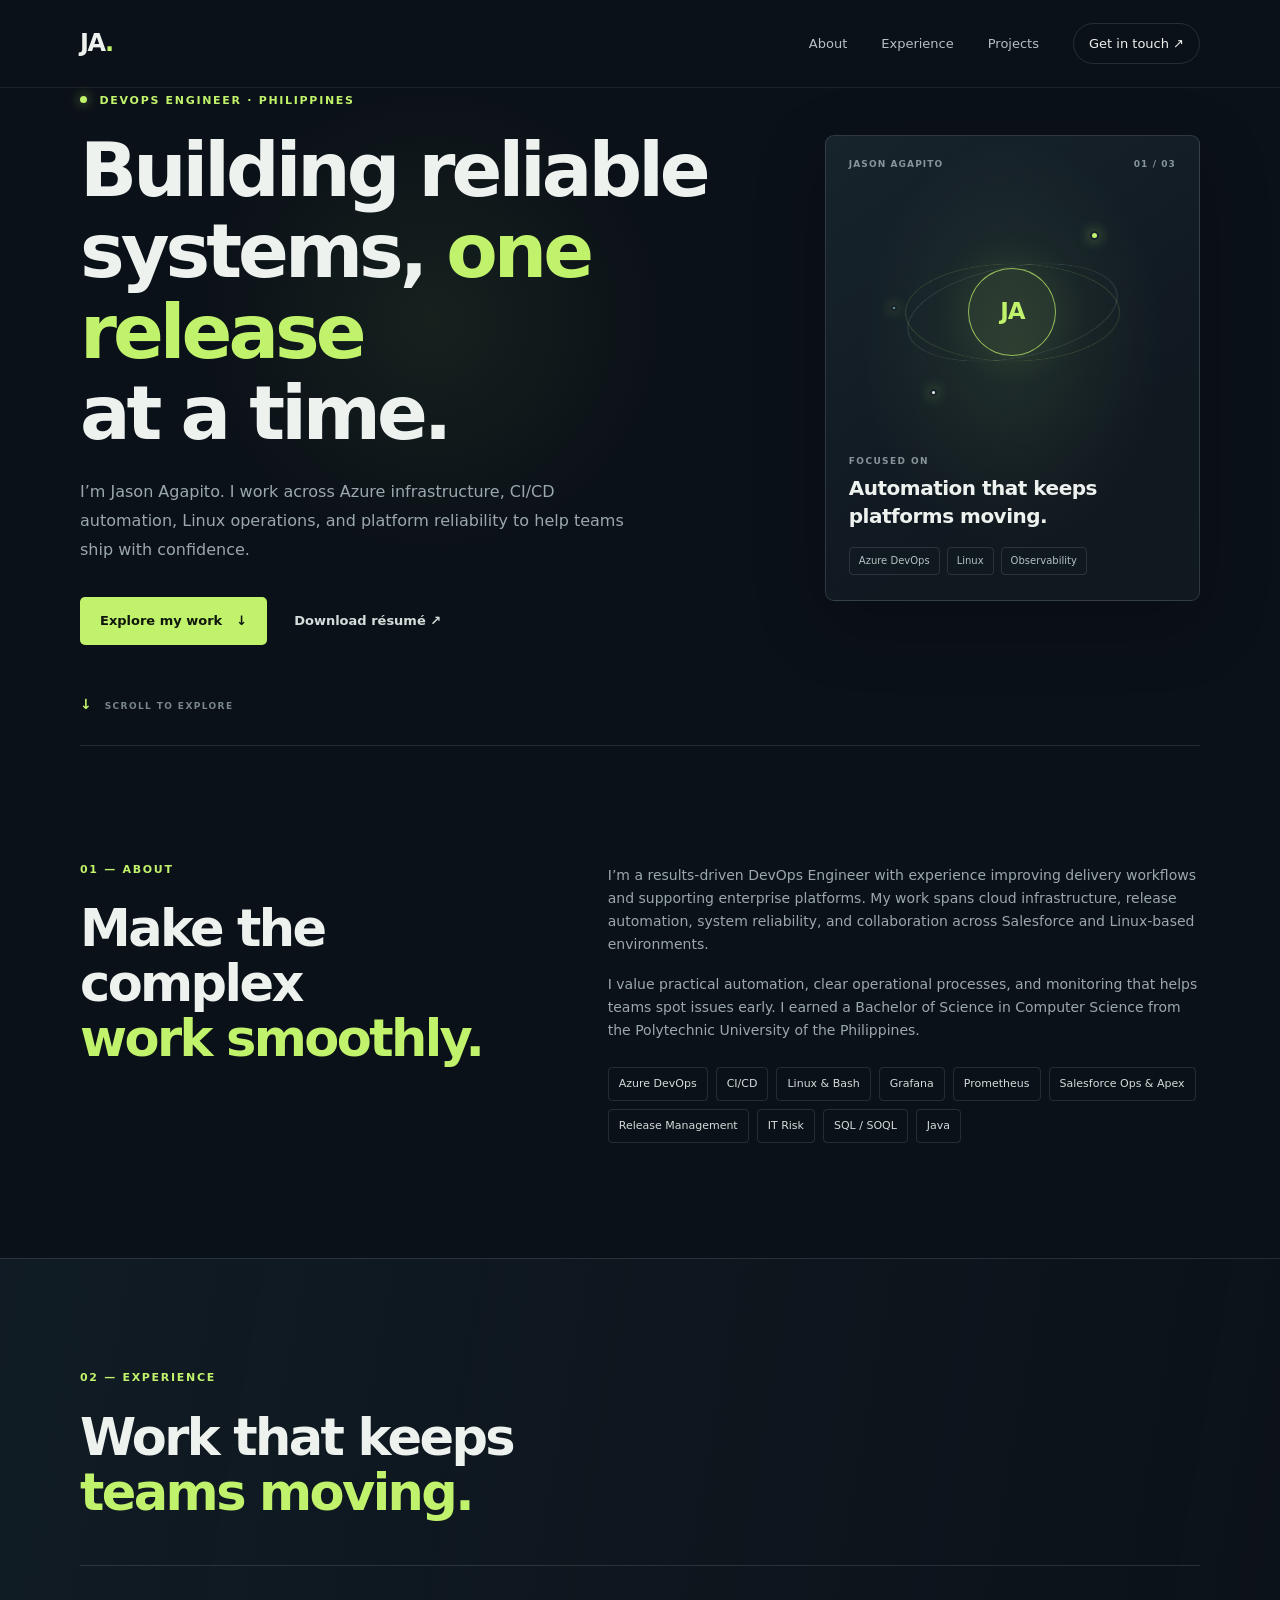
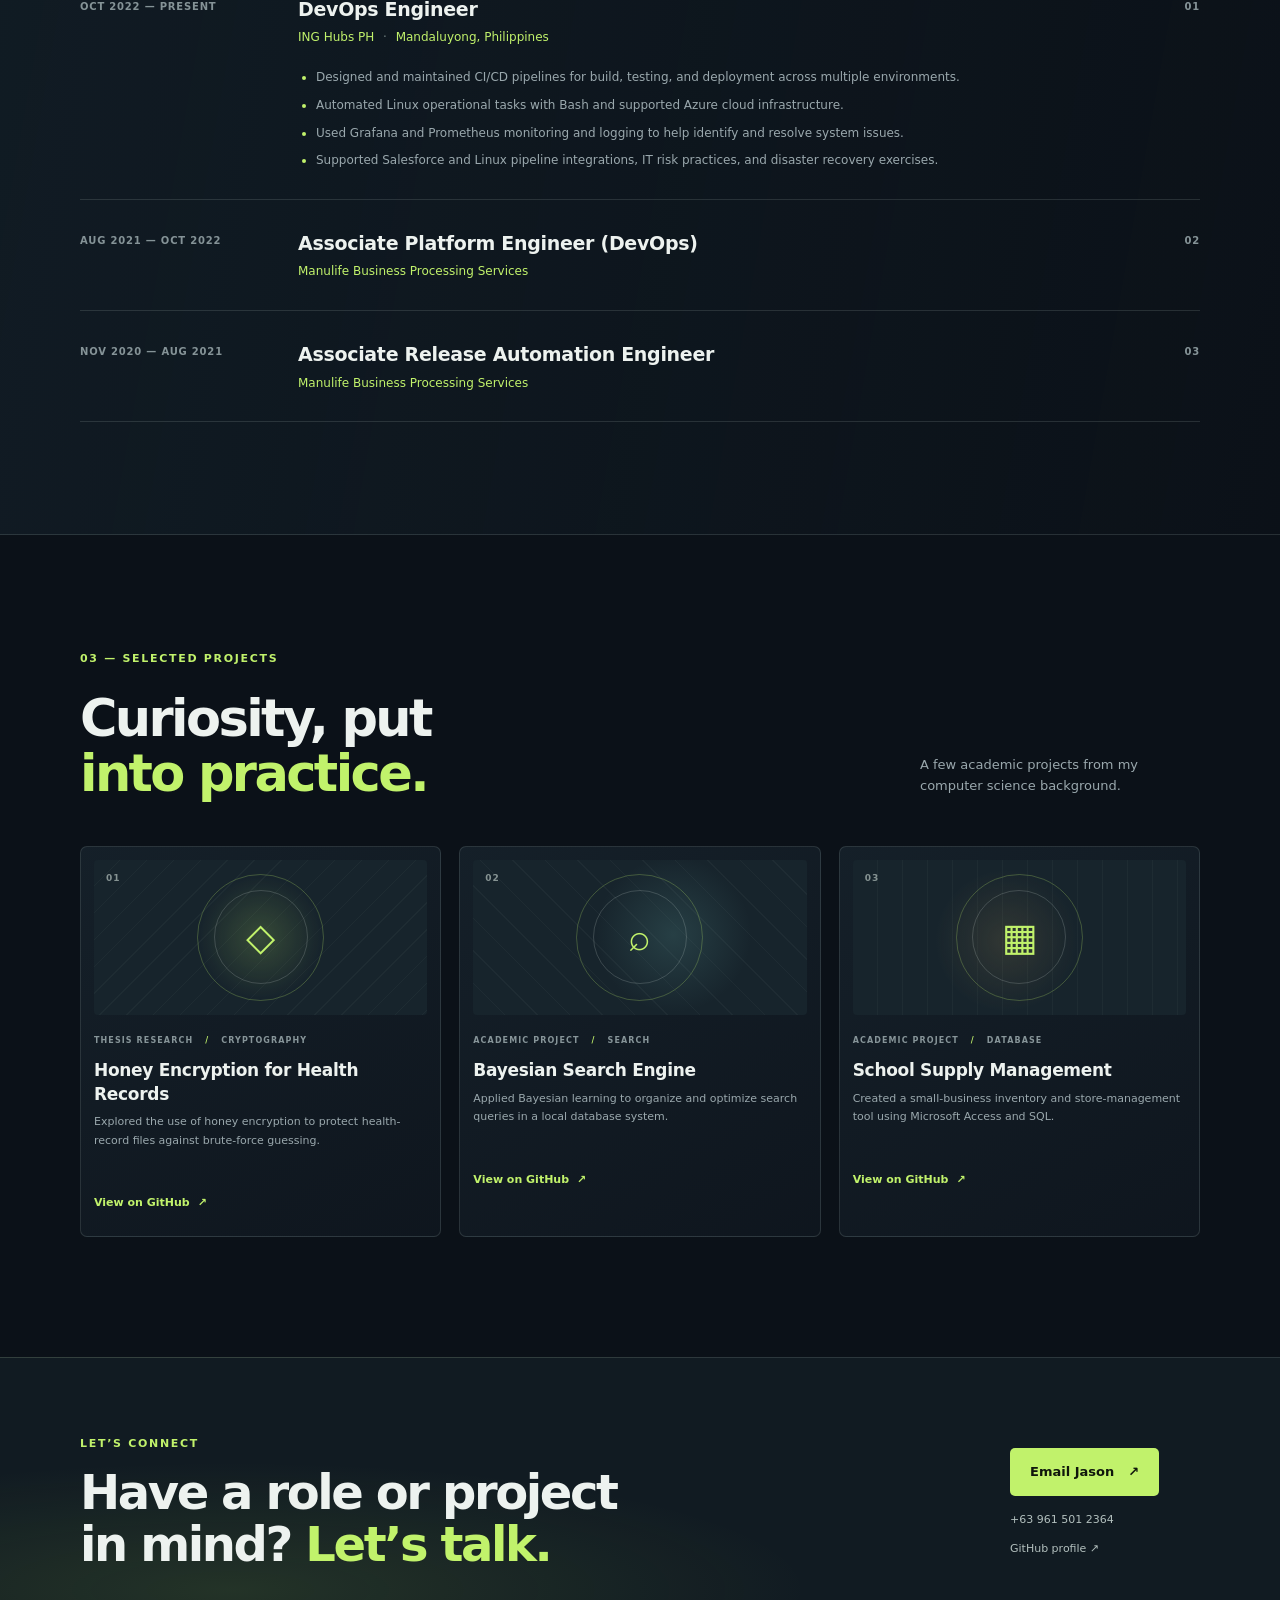
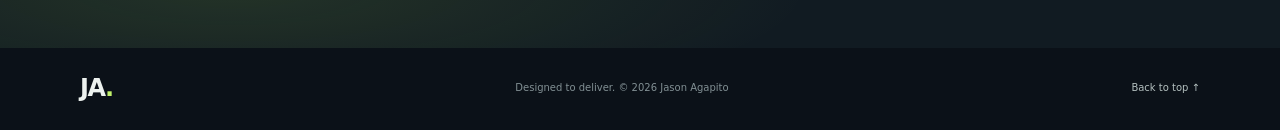
==== index.html @ 105c606f "Pushing latest commit for portfolio" ====
<!doctype html>
<html lang="en">
  <head>
    <meta charset="utf-8">
    <meta name="viewport" content="width=device-width, initial-scale=1">
    <meta name="theme-color" content="#0b1118">
    <meta
      name="description"
      content="Portfolio of Jason Agapito, DevOps Engineer specializing in Azure, CI/CD automation, Linux, and platform reliability."
    >
    <title>Jason Agapito | DevOps Engineer</title>
    <link rel="stylesheet" href="styles.css">
  </head>
  <body>
    <header class="site-header">
      <a class="wordmark" href="#home" aria-label="Jason Agapito, home">JA<span>.</span></a>
      <nav aria-label="Main navigation">
        <a href="#about">About</a>
        <a href="#experience">Experience</a>
        <a href="#projects">Projects</a>
        <a class="nav-contact" href="#contact">Get in touch <span aria-hidden="true">↗</span></a>
      </nav>
    </header>

    <main>
      <section class="hero page-width" id="home">
        <div class="hero-copy">
          <p class="eyebrow"><span class="availability-dot"></span> DEVOPS ENGINEER · PHILIPPINES</p>
          <h1>Building reliable<br>systems, <span>one release</span><br>at a time.</h1>
          <p class="hero-description">
            I’m Jason Agapito. I work across Azure infrastructure, CI/CD automation,
            Linux operations, and platform reliability to help teams ship with confidence.
          </p>
          <div class="hero-actions">
            <a class="button button-primary" href="#projects">Explore my work <span aria-hidden="true">↓</span></a>
            <a class="text-link" href="Jason_Agapito_Resume_2026.pdf" download>Download résumé <span aria-hidden="true">↗</span></a>
          </div>
        </div>

        <aside class="profile-card" aria-label="Professional focus">
          <div class="card-topline"><span>JASON AGAPITO</span><span>01 / 03</span></div>
          <div class="orbit-art" aria-hidden="true">
            <div class="orbit orbit-one"></div>
            <div class="orbit orbit-two"></div>
            <div class="orbit-core"><span>JA</span></div>
            <span class="orbit-node node-one"></span>
            <span class="orbit-node node-two"></span>
            <span class="orbit-node node-three"></span>
          </div>
          <p class="card-label">FOCUSED ON</p>
          <p class="card-focus">Automation that keeps<br>platforms moving.</p>
          <div class="card-tags">
            <span>Azure DevOps</span><span>Linux</span><span>Observability</span>
          </div>
        </aside>
        <a class="scroll-cue" href="#about"><span aria-hidden="true">↓</span> SCROLL TO EXPLORE</a>
      </section>

      <section class="section page-width about-section" id="about">
        <div class="section-heading">
          <p class="eyebrow">01 — ABOUT</p>
          <h2>Make the complex<br><span>work smoothly.</span></h2>
        </div>
        <div class="about-copy">
          <p>
            I’m a results-driven DevOps Engineer with experience improving delivery
            workflows and supporting enterprise platforms. My work spans cloud
            infrastructure, release automation, system reliability, and collaboration
            across Salesforce and Linux-based environments.
          </p>
          <p>
            I value practical automation, clear operational processes, and monitoring
            that helps teams spot issues early. I earned a Bachelor of Science in
            Computer Science from the Polytechnic University of the Philippines.
          </p>
          <div class="skill-list" aria-label="Core skills">
            <span>Azure DevOps</span>
            <span>CI/CD</span>
            <span>Linux &amp; Bash</span>
            <span>Grafana</span>
            <span>Prometheus</span>
            <span>Salesforce Ops &amp; Apex</span>
            <span>Release Management</span>
            <span>IT Risk</span>
            <span>SQL / SOQL</span>
            <span>Java</span>
          </div>
        </div>
      </section>

      <section class="section experience-section" id="experience">
        <div class="page-width">
          <div class="section-heading experience-heading">
            <p class="eyebrow">02 — EXPERIENCE</p>
            <h2>Work that keeps<br><span>teams moving.</span></h2>
          </div>
          <div class="experience-list">
            <article class="experience-item">
              <div class="experience-date">OCT 2022 — PRESENT</div>
              <div class="experience-details">
                <h3>DevOps Engineer</h3>
                <p class="company">ING Hubs PH <span>·</span> Mandaluyong, Philippines</p>
                <ul>
                  <li>Designed and maintained CI/CD pipelines for build, testing, and deployment across multiple environments.</li>
                  <li>Automated Linux operational tasks with Bash and supported Azure cloud infrastructure.</li>
                  <li>Used Grafana and Prometheus monitoring and logging to help identify and resolve system issues.</li>
                  <li>Supported Salesforce and Linux pipeline integrations, IT risk practices, and disaster recovery exercises.</li>
                </ul>
              </div>
              <span class="experience-index" aria-hidden="true">01</span>
            </article>
            <article class="experience-item">
              <div class="experience-date">AUG 2021 — OCT 2022</div>
              <div class="experience-details">
                <h3>Associate Platform Engineer (DevOps)</h3>
                <p class="company">Manulife Business Processing Services</p>
              </div>
              <span class="experience-index" aria-hidden="true">02</span>
            </article>
            <article class="experience-item">
              <div class="experience-date">NOV 2020 — AUG 2021</div>
              <div class="experience-details">
                <h3>Associate Release Automation Engineer</h3>
                <p class="company">Manulife Business Processing Services</p>
              </div>
              <span class="experience-index" aria-hidden="true">03</span>
            </article>
          </div>
        </div>
      </section>

      <section class="section page-width projects-section" id="projects">
        <div class="projects-heading">
          <div class="section-heading">
            <p class="eyebrow">03 — SELECTED PROJECTS</p>
            <h2>Curiosity, put<br><span>into practice.</span></h2>
          </div>
          <p class="projects-intro">A few academic projects from my computer science background.</p>
        </div>
        <div class="project-grid">
          <article class="project-card">
            <div class="project-art art-encryption" aria-hidden="true"><span>01</span><b>◇</b></div>
            <div class="project-meta"><span>THESIS RESEARCH</span><span>CRYPTOGRAPHY</span></div>
            <h3>Honey Encryption for Health Records</h3>
            <p>Explored the use of honey encryption to protect health-record files against brute-force guessing.</p>
            <a class="project-link" href="https://github.com/JasonA30/AES-honeyencryption-Thesis" target="_blank" rel="noopener noreferrer">View on GitHub <span aria-hidden="true">↗</span></a>
          </article>
          <article class="project-card">
            <div class="project-art art-search" aria-hidden="true"><span>02</span><b>⌕</b></div>
            <div class="project-meta"><span>ACADEMIC PROJECT</span><span>SEARCH</span></div>
            <h3>Bayesian Search Engine</h3>
            <p>Applied Bayesian learning to organize and optimize search queries in a local database system.</p>
            <a class="project-link" href="https://github.com/JasonA30/BayesianSearchEngine" target="_blank" rel="noopener noreferrer">View on GitHub <span aria-hidden="true">↗</span></a>
          </article>
          <article class="project-card">
            <div class="project-art art-inventory" aria-hidden="true"><span>03</span><b>▦</b></div>
            <div class="project-meta"><span>ACADEMIC PROJECT</span><span>DATABASE</span></div>
            <h3>School Supply Management</h3>
            <p>Created a small-business inventory and store-management tool using Microsoft Access and SQL.</p>
            <a class="project-link" href="https://github.com/JasonA30/schoolmgtsystem" target="_blank" rel="noopener noreferrer">View on GitHub <span aria-hidden="true">↗</span></a>
          </article>
        </div>
      </section>

      <section class="contact-section" id="contact">
        <div class="page-width contact-inner">
          <div>
            <p class="eyebrow">LET’S CONNECT</p>
            <h2>Have a role or project<br>in mind? <span>Let’s talk.</span></h2>
          </div>
          <div class="contact-actions">
            <a class="button button-light" href="mailto:jasonaagapito@gmail.com">Email Jason <span aria-hidden="true">↗</span></a>
            <a class="contact-detail" href="tel:+639615012364">+63 961 501 2364</a>
            <a class="contact-detail" href="https://github.com/JasonA30" target="_blank" rel="noopener noreferrer">GitHub profile <span aria-hidden="true">↗</span></a>
          </div>
        </div>
      </section>
    </main>

    <footer class="site-footer page-width">
      <a class="wordmark" href="#home" aria-label="Back to top">JA<span>.</span></a>
      <p>Designed to deliver. © <span id="year">2026</span> Jason Agapito</p>
      <a href="#home">Back to top ↑</a>
    </footer>
    <script>
      document.getElementById("year").textContent = new Date().getFullYear();
    </script>
  </body>
</html>
---- styles.css ----
:root {
  color-scheme: dark;
  --background: #0b1118;
  --surface: #111b25;
  --surface-light: #172430;
  --text: #edf2ef;
  --muted: #9aa8ad;
  --line: rgba(224, 238, 233, 0.13);
  --accent: #c1f26b;
  --accent-strong: #a8df4e;
  --page-width: 1120px;
}

* {
  box-sizing: border-box;
}

html {
  scroll-behavior: smooth;
  scroll-padding-top: 88px;
}

body {
  margin: 0;
  background: var(--background);
  color: var(--text);
  font-family: Inter, ui-sans-serif, system-ui, -apple-system, BlinkMacSystemFont, "Segoe UI", sans-serif;
  font-size: 16px;
  line-height: 1.65;
  -webkit-font-smoothing: antialiased;
}

a {
  color: inherit;
  text-decoration: none;
}

a:focus-visible {
  outline: 2px solid var(--accent);
  outline-offset: 5px;
}

.page-width {
  width: min(var(--page-width), calc(100% - 64px));
  margin-inline: auto;
}

.site-header {
  position: absolute;
  z-index: 2;
  top: 0;
  left: 0;
  display: flex;
  width: 100%;
  height: 88px;
  align-items: center;
  justify-content: space-between;
  padding-inline: max(32px, calc((100% - var(--page-width)) / 2));
  border-bottom: 1px solid rgba(224, 238, 233, 0.08);
}

.wordmark {
  font-size: 24px;
  font-weight: 850;
  letter-spacing: -1.5px;
}

.wordmark span {
  color: var(--accent);
}

.site-header nav {
  display: flex;
  align-items: center;
  gap: 34px;
  color: #b6c0c2;
  font-size: 13px;
}

.site-header nav a,
.text-link,
.contact-detail,
.site-footer > a:last-child {
  transition: color 160ms ease;
}

.site-header nav a:hover,
.text-link:hover,
.contact-detail:hover,
.site-footer > a:last-child:hover {
  color: var(--accent);
}

.site-header nav .nav-contact {
  padding: 9px 15px;
  border: 1px solid var(--line);
  border-radius: 999px;
  color: var(--text);
}

.hero {
  position: relative;
  display: grid;
  min-height: 720px;
  grid-template-columns: 1.3fr 0.7fr;
  align-items: center;
  gap: 48px;
  padding-top: 92px;
  padding-bottom: 100px;
}

.hero::before {
  position: absolute;
  z-index: -1;
  top: 80px;
  left: 10%;
  width: 480px;
  height: 480px;
  border-radius: 50%;
  background: radial-gradient(circle, rgba(97, 140, 70, 0.13), transparent 68%);
  content: "";
  pointer-events: none;
}

.eyebrow {
  margin: 0 0 20px;
  color: var(--accent);
  font-size: 11px;
  font-weight: 750;
  letter-spacing: 1.7px;
}

.availability-dot {
  display: inline-block;
  width: 7px;
  height: 7px;
  margin-right: 7px;
  border-radius: 50%;
  background: var(--accent);
  box-shadow: 0 0 12px rgba(193, 242, 107, 0.65);
  vertical-align: 1px;
}

.hero h1,
.section-heading h2,
.contact-inner h2 {
  margin: 0;
  font-size: clamp(44px, 6.1vw, 75px);
  font-weight: 700;
  letter-spacing: -4px;
  line-height: 1.08;
}

.hero h1 span,
.section-heading h2 span {
  color: var(--accent);
}

.hero-description {
  max-width: 550px;
  margin: 24px 0 0;
  color: var(--muted);
  font-size: 16px;
  line-height: 1.8;
}

.hero-actions {
  display: flex;
  align-items: center;
  gap: 27px;
  margin-top: 32px;
}

.button {
  display: inline-flex;
  min-height: 48px;
  align-items: center;
  justify-content: center;
  gap: 14px;
  padding: 0 20px;
  border-radius: 5px;
  font-size: 13px;
  font-weight: 750;
  transition: transform 160ms ease, background 160ms ease;
}

.button:hover {
  transform: translateY(-2px);
}

.button-primary {
  background: var(--accent);
  color: #10170c;
}

.button-primary:hover {
  background: var(--accent-strong);
}

.text-link {
  color: #d3ddda;
  font-size: 13px;
  font-weight: 650;
}

.profile-card {
  position: relative;
  overflow: hidden;
  padding: 21px 23px 25px;
  border: 1px solid rgba(222, 237, 232, 0.15);
  border-radius: 9px;
  background:
    radial-gradient(ellipse at 50% 45%, rgba(139, 179, 105, 0.13), transparent 57%),
    linear-gradient(145deg, #17242c, #101820 68%);
  box-shadow: 0 22px 70px rgba(0, 0, 0, 0.22);
}

.card-topline,
.project-meta {
  display: flex;
  justify-content: space-between;
  color: #879599;
  font-size: 9px;
  font-weight: 750;
  letter-spacing: 1.1px;
}

.orbit-art {
  position: relative;
  display: grid;
  height: 280px;
  place-items: center;
}

.orbit {
  position: absolute;
  width: 215px;
  height: 215px;
  border: 1px solid rgba(193, 242, 107, 0.2);
  border-radius: 50%;
}

.orbit-one {
  transform: rotateX(63deg) rotate(-35deg);
}

.orbit-two {
  width: 175px;
  height: 245px;
  border-color: rgba(207, 220, 216, 0.16);
  transform: rotateX(63deg) rotate(43deg);
}

.orbit-core {
  display: grid;
  width: 88px;
  height: 88px;
  place-items: center;
  border: 1px solid rgba(193, 242, 107, 0.7);
  border-radius: 50%;
  background: rgba(193, 242, 107, 0.08);
  color: var(--accent);
  font-size: 23px;
  font-weight: 750;
  letter-spacing: -1px;
  box-shadow: 0 0 45px rgba(193, 242, 107, 0.12);
}

.orbit-node {
  position: absolute;
  width: 9px;
  height: 9px;
  border: 2px solid #18232b;
  border-radius: 50%;
  background: var(--accent);
  box-shadow: 0 0 13px rgba(193, 242, 107, 0.6);
}

.node-one {
  top: 59px;
  right: 77px;
}

.node-two {
  bottom: 56px;
  left: 81px;
  width: 7px;
  height: 7px;
  background: #e8eee8;
}

.node-three {
  top: 133px;
  left: 42px;
  width: 6px;
  height: 6px;
  background: #83b4ad;
}

.card-label {
  margin: 2px 0 5px;
  color: #879599;
  font-size: 9px;
  font-weight: 750;
  letter-spacing: 1.4px;
}

.card-focus {
  margin: 0;
  font-size: 20px;
  font-weight: 650;
  letter-spacing: -0.5px;
  line-height: 1.4;
}

.card-tags {
  display: flex;
  flex-wrap: wrap;
  gap: 7px;
  margin-top: 17px;
}

.card-tags span,
.skill-list span {
  padding: 5px 9px;
  border: 1px solid var(--line);
  border-radius: 4px;
  color: #b5c1c0;
  font-size: 10px;
}

.scroll-cue {
  position: absolute;
  bottom: 28px;
  left: 0;
  color: #77868a;
  font-size: 9px;
  font-weight: 700;
  letter-spacing: 1.4px;
}

.scroll-cue span {
  margin-right: 7px;
  color: var(--accent);
  font-size: 14px;
}

.section {
  padding-top: 115px;
  padding-bottom: 115px;
}

.about-section {
  display: grid;
  grid-template-columns: 0.85fr 1.15fr;
  gap: 90px;
  border-top: 1px solid var(--line);
}

.section-heading .eyebrow {
  margin-bottom: 22px;
}

.section-heading h2 {
  font-size: clamp(37px, 4vw, 51px);
  letter-spacing: -2.6px;
}

.about-copy {
  padding-top: 3px;
  color: var(--muted);
  font-size: 14px;
}

.about-copy p {
  margin: 0 0 17px;
}

.skill-list {
  display: flex;
  flex-wrap: wrap;
  gap: 8px;
  margin-top: 25px;
}

.skill-list span {
  padding: 7px 10px;
  color: #d3dcda;
  font-size: 11px;
}

.experience-section {
  padding: 110px 0 112px;
  border-top: 1px solid var(--line);
  border-bottom: 1px solid var(--line);
  background: linear-gradient(100deg, rgba(18, 30, 39, 0.8), rgba(11, 17, 24, 0.45));
}

.experience-heading {
  margin-bottom: 45px;
}

.experience-list {
  border-top: 1px solid var(--line);
}

.experience-item {
  position: relative;
  display: grid;
  grid-template-columns: 190px 1fr 35px;
  gap: 28px;
  padding: 28px 0;
  border-bottom: 1px solid var(--line);
}

.experience-date,
.experience-index {
  padding-top: 5px;
  color: #859397;
  font-size: 10px;
  font-weight: 700;
  letter-spacing: 0.8px;
}

.experience-details h3 {
  margin: 0;
  font-size: 19px;
  font-weight: 650;
  letter-spacing: -0.3px;
}

.company {
  margin: 3px 0 0;
  color: var(--accent);
  font-size: 12px;
}

.company span {
  padding-inline: 5px;
  color: #708080;
}

.experience-details ul {
  display: grid;
  gap: 8px;
  margin: 20px 0 0;
  padding-left: 18px;
  color: var(--muted);
  font-size: 12px;
}

.experience-details li::marker {
  color: var(--accent);
}

.experience-index {
  justify-self: end;
}

.projects-section {
  padding-top: 115px;
  padding-bottom: 120px;
}

.projects-heading {
  display: flex;
  align-items: end;
  justify-content: space-between;
  gap: 32px;
  margin-bottom: 45px;
}

.projects-intro {
  max-width: 280px;
  margin: 0 0 4px;
  color: var(--muted);
  font-size: 13px;
}

.project-grid {
  display: grid;
  grid-template-columns: repeat(3, 1fr);
  gap: 18px;
}

.project-card {
  padding: 13px 13px 21px;
  border: 1px solid var(--line);
  border-radius: 7px;
  background: linear-gradient(150deg, rgba(22, 34, 43, 0.9), rgba(15, 23, 31, 0.9));
  transition: border-color 180ms ease, transform 180ms ease;
}

.project-card:hover {
  transform: translateY(-4px);
  border-color: rgba(193, 242, 107, 0.42);
}

.project-art {
  position: relative;
  display: grid;
  height: 155px;
  overflow: hidden;
  place-items: center;
  border-radius: 4px;
  background:
    radial-gradient(circle at 50% 50%, rgba(193, 242, 107, 0.18), transparent 33%),
    repeating-linear-gradient(135deg, transparent 0 18px, rgba(223, 239, 230, 0.035) 18px 19px),
    #17242c;
}

.project-art::before,
.project-art::after {
  position: absolute;
  width: 125px;
  height: 125px;
  border: 1px solid rgba(193, 242, 107, 0.25);
  border-radius: 50%;
  content: "";
}

.project-art::after {
  width: 92px;
  height: 92px;
  border-color: rgba(225, 238, 231, 0.18);
}

.art-search {
  background:
    radial-gradient(circle at 60% 48%, rgba(102, 171, 168, 0.2), transparent 36%),
    repeating-linear-gradient(45deg, transparent 0 22px, rgba(223, 239, 230, 0.035) 22px 23px),
    #17242c;
}

.art-inventory {
  background:
    radial-gradient(circle at 46% 52%, rgba(179, 148, 88, 0.17), transparent 36%),
    repeating-linear-gradient(90deg, transparent 0 24px, rgba(223, 239, 230, 0.035) 24px 25px),
    #17242c;
}

.project-art > span {
  position: absolute;
  z-index: 1;
  top: 11px;
  left: 12px;
  color: rgba(226, 238, 231, 0.55);
  font-size: 9px;
  font-weight: 700;
  letter-spacing: 1px;
}

.project-art b {
  z-index: 1;
  color: var(--accent);
  font-size: 38px;
  font-weight: 400;
}

.project-meta {
  justify-content: flex-start;
  gap: 12px;
  margin-top: 19px;
  font-size: 8px;
}

.project-meta span + span::before {
  padding-right: 12px;
  color: var(--accent);
  content: "/";
}

.project-card h3 {
  margin: 12px 0 7px;
  font-size: 17px;
  font-weight: 650;
  letter-spacing: -0.3px;
  line-height: 1.4;
}

.project-card p {
  min-height: 62px;
  margin: 0;
  color: var(--muted);
  font-size: 11px;
  line-height: 1.7;
}

.project-link {
  display: inline-flex;
  gap: 8px;
  margin-top: 19px;
  color: var(--accent);
  font-size: 11px;
  font-weight: 700;
}

.project-link:hover {
  color: #e0ffb3;
}

.contact-section {
  padding: 77px 0;
  background:
    radial-gradient(ellipse at 18% 80%, rgba(168, 223, 78, 0.12), transparent 39%),
    #111b22;
  border-top: 1px solid var(--line);
}

.contact-inner {
  display: flex;
  align-items: center;
  justify-content: space-between;
  gap: 40px;
}

.contact-inner .eyebrow {
  margin-bottom: 14px;
}

.contact-inner h2 {
  font-size: clamp(34px, 4vw, 48px);
  letter-spacing: -2.4px;
}

.contact-inner h2 span {
  color: var(--accent);
}

.contact-actions {
  display: flex;
  min-width: 190px;
  flex-direction: column;
  align-items: flex-start;
  gap: 11px;
}

.button-light {
  margin-bottom: 4px;
  background: var(--accent);
  color: #10170c;
}

.button-light:hover {
  background: var(--accent-strong);
}

.contact-detail {
  color: #b3c0be;
  font-size: 11px;
}

.site-footer {
  display: flex;
  min-height: 82px;
  align-items: center;
  justify-content: space-between;
  gap: 20px;
  color: #829094;
  font-size: 10px;
}

.site-footer .wordmark {
  color: var(--text);
}

.site-footer p {
  margin: 0;
}

.site-footer > a:last-child {
  color: #b4c0bf;
}

@media (max-width: 760px) {
  .page-width {
    width: min(100% - 40px, var(--page-width));
  }

  .site-header {
    height: 72px;
    padding-inline: 20px;
  }

  .site-header nav {
    gap: 16px;
    font-size: 11px;
  }

  .site-header nav a:nth-child(2) {
    display: none;
  }

  .site-header nav .nav-contact {
    padding: 7px 10px;
  }

  .hero {
    min-height: auto;
    grid-template-columns: 1fr;
    gap: 42px;
    padding-top: 145px;
    padding-bottom: 88px;
  }

  .hero h1 {
    font-size: clamp(46px, 10vw, 68px);
    letter-spacing: -3px;
  }

  .hero-description {
    font-size: 14px;
  }

  .profile-card {
    width: min(100%, 410px);
  }

  .orbit-art {
    height: 230px;
  }

  .orbit {
    width: 190px;
    height: 190px;
  }

  .orbit-two {
    width: 155px;
    height: 215px;
  }

  .node-one {
    top: 37px;
    right: calc(50% - 93px);
  }

  .node-two {
    bottom: 39px;
    left: calc(50% - 92px);
  }

  .node-three {
    left: calc(50% - 114px);
  }

  .scroll-cue {
    bottom: 27px;
  }

  .section,
  .experience-section {
    padding-top: 82px;
    padding-bottom: 82px;
  }

  .about-section {
    grid-template-columns: 1fr;
    gap: 28px;
  }

  .experience-item {
    grid-template-columns: 1fr 28px;
    gap: 6px 12px;
  }

  .experience-date {
    grid-column: 1;
  }

  .experience-details {
    grid-column: 1;
  }

  .experience-index {
    grid-column: 2;
    grid-row: 1 / span 2;
  }

  .projects-heading {
    align-items: flex-start;
    flex-direction: column;
    gap: 18px;
  }

  .project-grid {
    grid-template-columns: 1fr;
    gap: 14px;
  }

  .project-card {
    padding: 12px 12px 19px;
  }

  .project-art {
    height: 180px;
  }

  .project-card p {
    min-height: 0;
  }

  .contact-inner {
    align-items: flex-start;
    flex-direction: column;
  }
}

@media (max-width: 420px) {
  .site-header nav {
    gap: 11px;
  }

  .site-header nav a:nth-child(1) {
    display: none;
  }

  .hero-actions {
    align-items: flex-start;
    flex-direction: column;
    gap: 18px;
  }

  .hero h1 {
    letter-spacing: -2.5px;
  }

  .site-footer {
    flex-wrap: wrap;
    padding-block: 18px;
  }

  .site-footer p {
    order: 1;
    width: 100%;
  }
}

@media (prefers-reduced-motion: reduce) {
  *,
  *::before,
  *::after {
    scroll-behavior: auto !important;
    transition-duration: 0.01ms !important;
  }
}
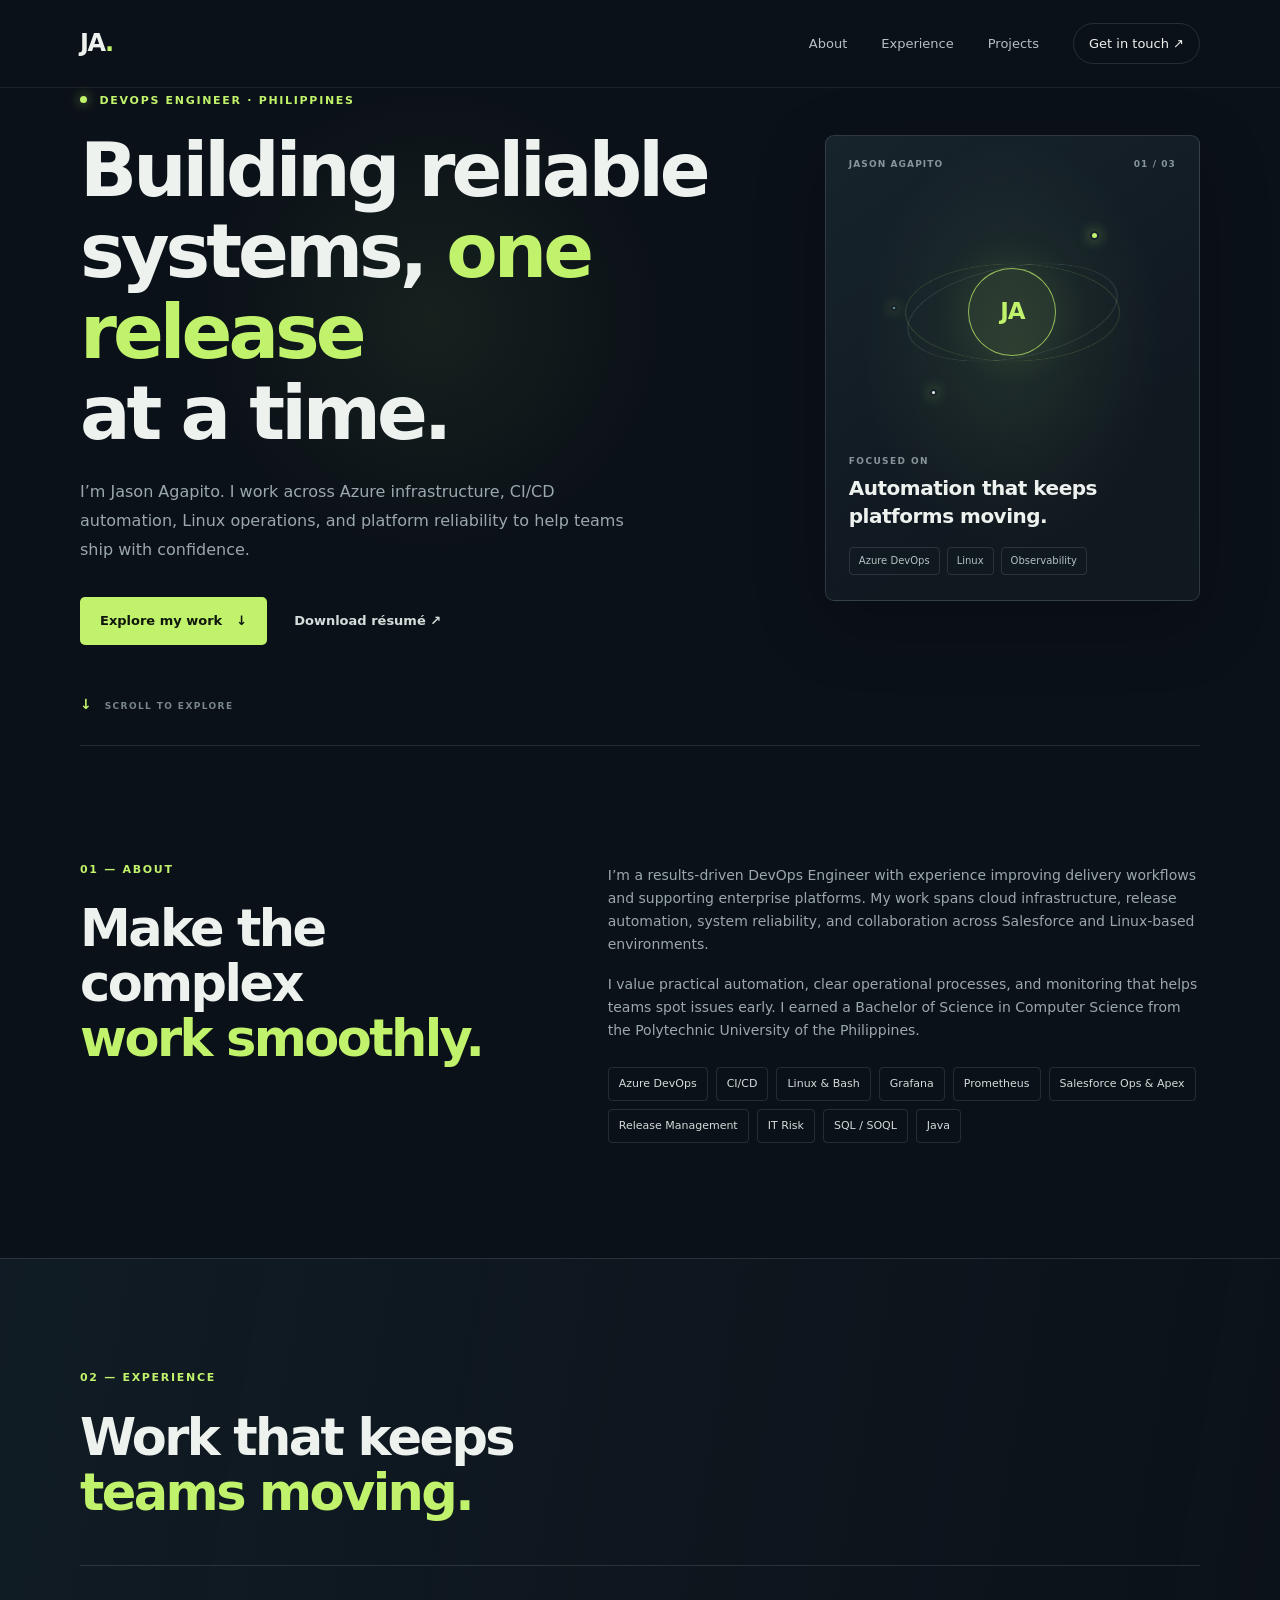
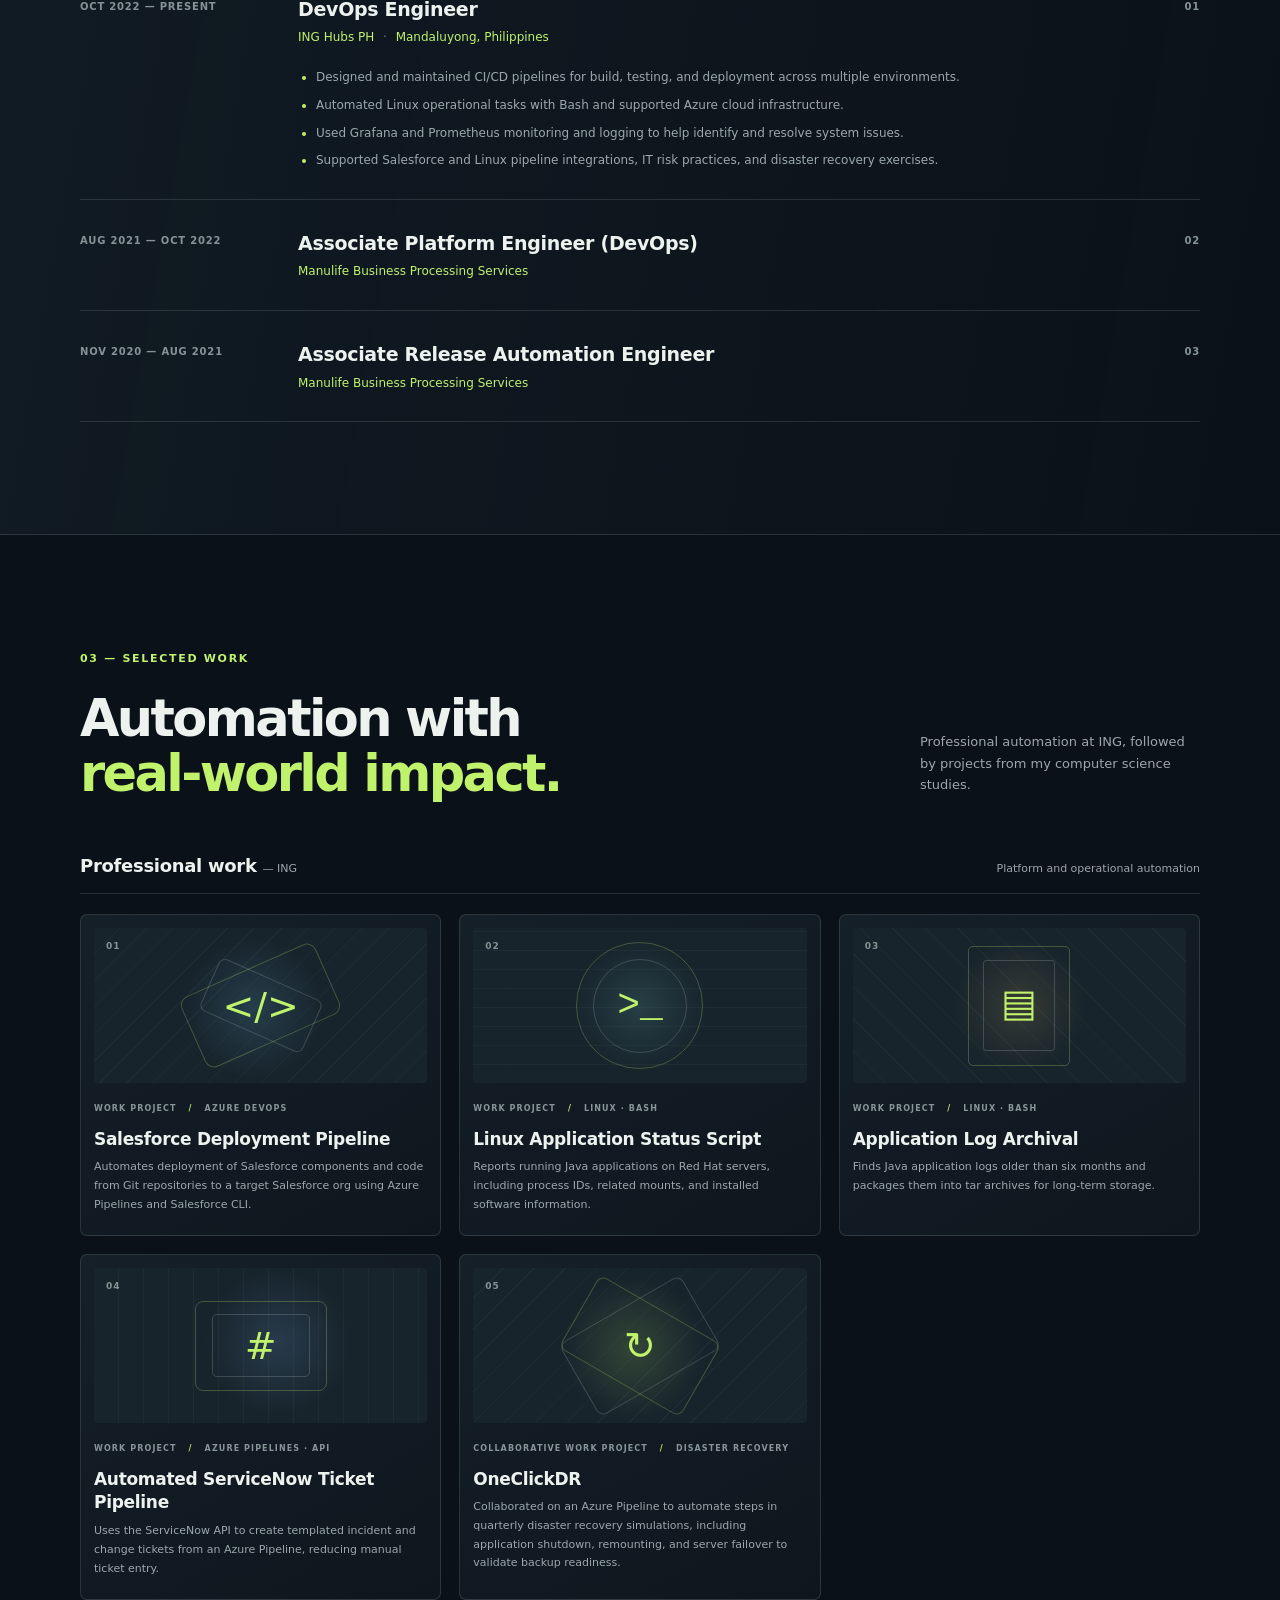
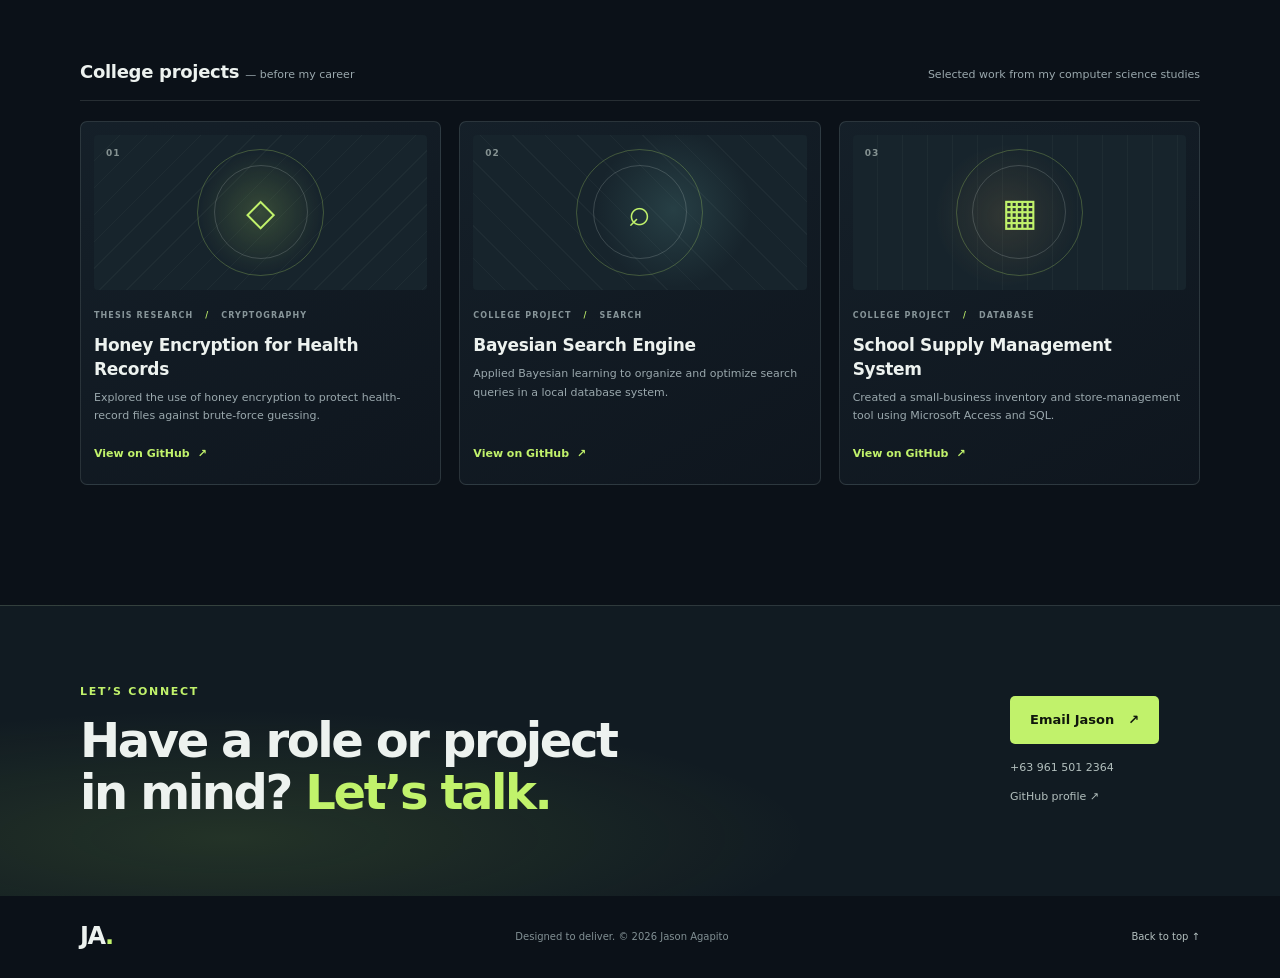
==== commit 5f4edaee: "Pushing latest commit for portfolio" ====
--- a/index.html
+++ b/index.html
@@ -132,33 +132,78 @@
       <section class="section page-width projects-section" id="projects">
         <div class="projects-heading">
           <div class="section-heading">
-            <p class="eyebrow">03 — SELECTED PROJECTS</p>
-            <h2>Curiosity, put<br><span>into practice.</span></h2>
-          </div>
-          <p class="projects-intro">A few academic projects from my computer science background.</p>
-        </div>
-        <div class="project-grid">
-          <article class="project-card">
-            <div class="project-art art-encryption" aria-hidden="true"><span>01</span><b>◇</b></div>
-            <div class="project-meta"><span>THESIS RESEARCH</span><span>CRYPTOGRAPHY</span></div>
-            <h3>Honey Encryption for Health Records</h3>
-            <p>Explored the use of honey encryption to protect health-record files against brute-force guessing.</p>
-            <a class="project-link" href="https://github.com/JasonA30/AES-honeyencryption-Thesis" target="_blank" rel="noopener noreferrer">View on GitHub <span aria-hidden="true">↗</span></a>
-          </article>
-          <article class="project-card">
-            <div class="project-art art-search" aria-hidden="true"><span>02</span><b>⌕</b></div>
-            <div class="project-meta"><span>ACADEMIC PROJECT</span><span>SEARCH</span></div>
-            <h3>Bayesian Search Engine</h3>
-            <p>Applied Bayesian learning to organize and optimize search queries in a local database system.</p>
-            <a class="project-link" href="https://github.com/JasonA30/BayesianSearchEngine" target="_blank" rel="noopener noreferrer">View on GitHub <span aria-hidden="true">↗</span></a>
-          </article>
-          <article class="project-card">
-            <div class="project-art art-inventory" aria-hidden="true"><span>03</span><b>▦</b></div>
-            <div class="project-meta"><span>ACADEMIC PROJECT</span><span>DATABASE</span></div>
-            <h3>School Supply Management</h3>
-            <p>Created a small-business inventory and store-management tool using Microsoft Access and SQL.</p>
-            <a class="project-link" href="https://github.com/JasonA30/schoolmgtsystem" target="_blank" rel="noopener noreferrer">View on GitHub <span aria-hidden="true">↗</span></a>
-          </article>
+            <p class="eyebrow">03 — SELECTED WORK</p>
+            <h2>Automation with<br><span>real-world impact.</span></h2>
+          </div>
+          <p class="projects-intro">Professional automation at ING, followed by projects from my computer science studies.</p>
+        </div>
+        <div class="project-group">
+          <div class="project-group-heading">
+            <h3>Professional work <span>— ING</span></h3>
+            <p>Platform and operational automation</p>
+          </div>
+          <div class="project-grid">
+            <article class="project-card">
+              <div class="project-art art-salesforce" aria-hidden="true"><span>01</span><b>&lt;/&gt;</b></div>
+              <div class="project-meta"><span>WORK PROJECT</span><span>AZURE DEVOPS</span></div>
+              <h3>Salesforce Deployment Pipeline</h3>
+              <p>Automates deployment of Salesforce components and code from Git repositories to a target Salesforce org using Azure Pipelines and Salesforce CLI.</p>
+            </article>
+            <article class="project-card">
+              <div class="project-art art-status" aria-hidden="true"><span>02</span><b>&gt;_</b></div>
+              <div class="project-meta"><span>WORK PROJECT</span><span>LINUX · BASH</span></div>
+              <h3>Linux Application Status Script</h3>
+              <p>Reports running Java applications on Red Hat servers, including process IDs, related mounts, and installed software information.</p>
+            </article>
+            <article class="project-card">
+              <div class="project-art art-archive" aria-hidden="true"><span>03</span><b>▤</b></div>
+              <div class="project-meta"><span>WORK PROJECT</span><span>LINUX · BASH</span></div>
+              <h3>Application Log Archival</h3>
+              <p>Finds Java application logs older than six months and packages them into tar archives for long-term storage.</p>
+            </article>
+            <article class="project-card">
+              <div class="project-art art-servicenow" aria-hidden="true"><span>04</span><b>#</b></div>
+              <div class="project-meta"><span>WORK PROJECT</span><span>AZURE PIPELINES · API</span></div>
+              <h3>Automated ServiceNow Ticket Pipeline</h3>
+              <p>Uses the ServiceNow API to create templated incident and change tickets from an Azure Pipeline, reducing manual ticket entry.</p>
+            </article>
+            <article class="project-card">
+              <div class="project-art art-disaster-recovery" aria-hidden="true"><span>05</span><b>↻</b></div>
+              <div class="project-meta"><span>COLLABORATIVE WORK PROJECT</span><span>DISASTER RECOVERY</span></div>
+              <h3>OneClickDR</h3>
+              <p>Collaborated on an Azure Pipeline to automate steps in quarterly disaster recovery simulations, including application shutdown, remounting, and server failover to validate backup readiness.</p>
+            </article>
+          </div>
+        </div>
+
+        <div class="project-group college-projects">
+          <div class="project-group-heading">
+            <h3>College projects <span>— before my career</span></h3>
+            <p>Selected work from my computer science studies</p>
+          </div>
+          <div class="project-grid">
+            <article class="project-card">
+              <div class="project-art art-encryption" aria-hidden="true"><span>01</span><b>◇</b></div>
+              <div class="project-meta"><span>THESIS RESEARCH</span><span>CRYPTOGRAPHY</span></div>
+              <h3>Honey Encryption for Health Records</h3>
+              <p>Explored the use of honey encryption to protect health-record files against brute-force guessing.</p>
+              <a class="project-link" href="https://github.com/JasonA30/AES-honeyencryption-Thesis" target="_blank" rel="noopener noreferrer">View on GitHub <span aria-hidden="true">↗</span></a>
+            </article>
+            <article class="project-card">
+              <div class="project-art art-search" aria-hidden="true"><span>02</span><b>⌕</b></div>
+              <div class="project-meta"><span>COLLEGE PROJECT</span><span>SEARCH</span></div>
+              <h3>Bayesian Search Engine</h3>
+              <p>Applied Bayesian learning to organize and optimize search queries in a local database system.</p>
+              <a class="project-link" href="https://github.com/JasonA30/BayesianSearchEngine" target="_blank" rel="noopener noreferrer">View on GitHub <span aria-hidden="true">↗</span></a>
+            </article>
+            <article class="project-card">
+              <div class="project-art art-inventory" aria-hidden="true"><span>03</span><b>▦</b></div>
+              <div class="project-meta"><span>COLLEGE PROJECT</span><span>DATABASE</span></div>
+              <h3>School Supply Management System</h3>
+              <p>Created a small-business inventory and store-management tool using Microsoft Access and SQL.</p>
+              <a class="project-link" href="https://github.com/JasonA30/schoolmgtsystem" target="_blank" rel="noopener noreferrer">View on GitHub <span aria-hidden="true">↗</span></a>
+            </article>
+          </div>
         </div>
       </section>
 
--- a/styles.css
+++ b/styles.css
@@ -467,23 +467,59 @@
   align-items: end;
   justify-content: space-between;
   gap: 32px;
-  margin-bottom: 45px;
+  margin-bottom: 50px;
 }
 
 .projects-intro {
   max-width: 280px;
-  margin: 0 0 4px;
+  margin: 0 0 5px;
   color: var(--muted);
   font-size: 13px;
+}
+
+.project-group + .project-group {
+  margin-top: 57px;
+}
+
+.project-group-heading {
+  display: flex;
+  align-items: baseline;
+  justify-content: space-between;
+  gap: 20px;
+  margin-bottom: 20px;
+  padding-bottom: 13px;
+  border-bottom: 1px solid var(--line);
+}
+
+.project-group-heading h3 {
+  margin: 0;
+  font-size: 18px;
+  font-weight: 650;
+  letter-spacing: -0.3px;
+}
+
+.project-group-heading h3 span,
+.project-group-heading p {
+  color: var(--muted);
+  font-size: 11px;
+  font-weight: 450;
+  letter-spacing: 0;
+}
+
+.project-group-heading p {
+  margin: 0;
 }
 
 .project-grid {
   display: grid;
   grid-template-columns: repeat(3, 1fr);
   gap: 18px;
+  align-items: stretch;
 }
 
 .project-card {
+  display: flex;
+  flex-direction: column;
   padding: 13px 13px 21px;
   border: 1px solid var(--line);
   border-radius: 7px;
@@ -539,6 +575,99 @@
     #17242c;
 }
 
+.art-salesforce {
+  background:
+    radial-gradient(circle at 48% 52%, rgba(103, 169, 210, 0.19), transparent 36%),
+    repeating-linear-gradient(135deg, transparent 0 18px, rgba(223, 239, 230, 0.035) 18px 19px),
+    #17242c;
+}
+
+.art-salesforce::before {
+  width: 145px;
+  height: 75px;
+  border-radius: 10px;
+  transform: rotate(-24deg);
+}
+
+.art-salesforce::after {
+  width: 110px;
+  height: 55px;
+  border-radius: 7px;
+  transform: rotate(24deg);
+}
+
+.art-status {
+  background:
+    radial-gradient(circle at 50% 50%, rgba(102, 171, 168, 0.2), transparent 36%),
+    repeating-linear-gradient(0deg, transparent 0 18px, rgba(223, 239, 230, 0.035) 18px 19px),
+    #17242c;
+}
+
+.art-status b,
+.art-archive b {
+  font-family: ui-monospace, SFMono-Regular, Menlo, Consolas, monospace;
+  font-size: 30px;
+}
+
+.art-archive {
+  background:
+    radial-gradient(circle at 50% 50%, rgba(179, 148, 88, 0.2), transparent 36%),
+    repeating-linear-gradient(45deg, transparent 0 22px, rgba(223, 239, 230, 0.035) 22px 23px),
+    #17242c;
+}
+
+.art-archive::before {
+  width: 100px;
+  height: 118px;
+  border-radius: 5px;
+}
+
+.art-archive::after {
+  width: 70px;
+  height: 89px;
+  border-radius: 3px;
+}
+
+.art-servicenow {
+  background:
+    radial-gradient(circle at 55% 48%, rgba(110, 150, 203, 0.2), transparent 36%),
+    repeating-linear-gradient(90deg, transparent 0 24px, rgba(223, 239, 230, 0.035) 24px 25px),
+    #17242c;
+}
+
+.art-servicenow::before {
+  width: 130px;
+  height: 88px;
+  border-radius: 8px;
+}
+
+.art-servicenow::after {
+  width: 96px;
+  height: 61px;
+  border-radius: 5px;
+}
+
+.art-disaster-recovery {
+  background:
+    radial-gradient(circle at 48% 52%, rgba(193, 242, 107, 0.16), transparent 37%),
+    repeating-linear-gradient(135deg, transparent 0 21px, rgba(223, 239, 230, 0.035) 21px 22px),
+    #17242c;
+}
+
+.art-disaster-recovery::before {
+  width: 138px;
+  height: 82px;
+  border-radius: 8px;
+  transform: rotate(30deg);
+}
+
+.art-disaster-recovery::after {
+  width: 138px;
+  height: 82px;
+  border-radius: 8px;
+  transform: rotate(-30deg);
+}
+
 .project-art > span {
   position: absolute;
   z-index: 1;
@@ -579,7 +708,6 @@
 }
 
 .project-card p {
-  min-height: 62px;
   margin: 0;
   color: var(--muted);
   font-size: 11px;
@@ -588,8 +716,10 @@
 
 .project-link {
   display: inline-flex;
+  align-self: flex-start;
   gap: 8px;
-  margin-top: 19px;
+  margin-top: auto;
+  padding-top: 19px;
   color: var(--accent);
   font-size: 11px;
   font-weight: 700;
@@ -783,6 +913,16 @@
     gap: 18px;
   }
 
+  .project-group + .project-group {
+    margin-top: 42px;
+  }
+
+  .project-group-heading {
+    align-items: flex-start;
+    flex-direction: column;
+    gap: 4px;
+  }
+
   .project-grid {
     grid-template-columns: 1fr;
     gap: 14px;
@@ -794,10 +934,6 @@
 
   .project-art {
     height: 180px;
-  }
-
-  .project-card p {
-    min-height: 0;
   }
 
   .contact-inner {
